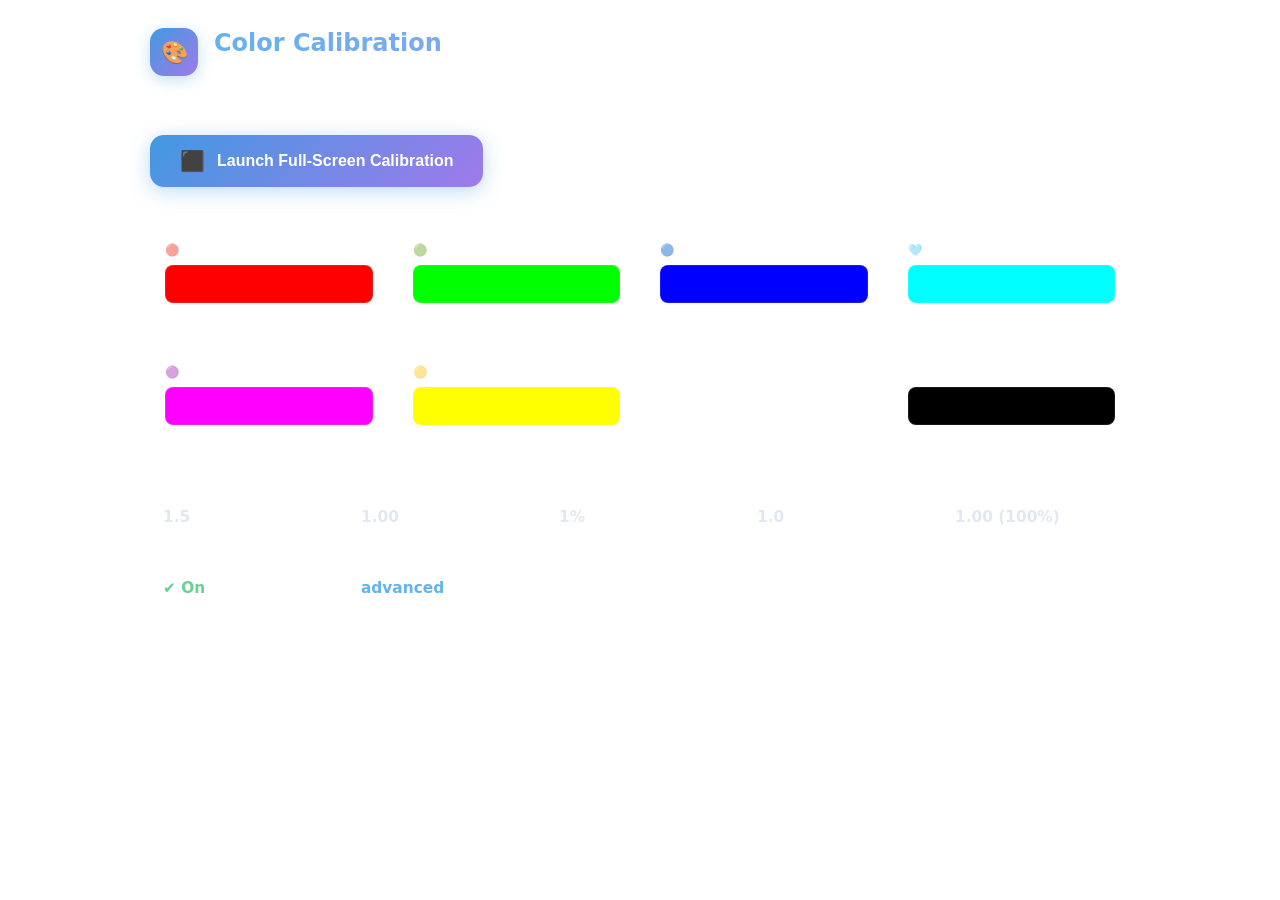
==== www/content/color_calibration.html @ 21672308 "Add Color Calibration UI and scripts Introduce a Color Calibration tool: adds a full-screen calibrat" ====
<!DOCTYPE html>
<html>
<head>
<meta charset="utf-8"/>
<style>
/* ═══════════════════════════════════════════════════════════════
   COLOR CALIBRATION  –  subpage + fullscreen overlay
═══════════════════════════════════════════════════════════════ */

/* ── Subpage ─────────────────────────────────────────────────── */
#color-cal-page {
  font-family: 'Segoe UI', system-ui, sans-serif;
  padding: 20px;
  color: #e2e8f0;
  max-width: 980px;
  margin: 0 auto;
}
.cal-header {
  display: flex; align-items: center; gap: 16px;
  margin-bottom: 28px; padding-bottom: 18px;
  border-bottom: 1px solid rgba(255,255,255,.1);
}
.cal-header-icon {
  width: 48px; height: 48px; flex-shrink: 0;
  background: linear-gradient(135deg,#4299e1,#9f7aea);
  border-radius: 14px; display: flex; align-items: center; justify-content: center;
  font-size: 22px; box-shadow: 0 4px 15px rgba(66,153,225,.3);
}
.cal-header h1 {
  font-size: 1.5rem; font-weight: 700; margin: 0;
  background: linear-gradient(135deg,#63b3ed,#b794f4);
  -webkit-background-clip: text; -webkit-text-fill-color: transparent;
}
.cal-header p { margin: 4px 0 0; font-size: .84rem; color: rgba(255,255,255,.45); }

.btn-calibrate-launch {
  display: inline-flex; align-items: center; gap: 12px;
  padding: 14px 30px;
  background: linear-gradient(135deg,#4299e1,#9f7aea);
  border: none; border-radius: 14px; color: #fff;
  font-size: 1rem; font-weight: 600; cursor: pointer;
  box-shadow: 0 4px 20px rgba(66,153,225,.35);
  transition: transform .2s, box-shadow .2s, filter .2s;
}
.btn-calibrate-launch:hover { transform: translateY(-2px); filter: brightness(1.08); }
.btn-calibrate-launch:active { transform: translateY(0); }

/* Channel grid on subpage */
.cal-channel-grid {
  display: grid;
  grid-template-columns: repeat(auto-fit, minmax(200px, 1fr));
  gap: 10px; margin-top: 28px;
}
.cal-channel-card {
  background: rgba(255,255,255,.04);
  border: 1px solid rgba(255,255,255,.08);
  border-radius: 12px; padding: 14px;
  display: flex; flex-direction: column; gap: 8px;
}
.cal-channel-card .ch-label {
  font-size: .72rem; font-weight: 700; color: rgba(255,255,255,.5);
  text-transform: uppercase; letter-spacing: .07em;
}
.cal-channel-card .ch-swatch {
  height: 36px; border-radius: 8px;
  border: 1px solid rgba(255,255,255,.1);
  transition: background .3s;
}
.cal-channel-card .ch-values {
  font-size: .74rem; font-family: monospace; color: rgba(255,255,255,.5);
}

/* Info cards row */
.cal-info-grid { display: grid; grid-template-columns: repeat(auto-fit,minmax(160px,1fr)); gap: 10px; margin-top: 16px; }
.cal-info-card { background: rgba(255,255,255,.04); border: 1px solid rgba(255,255,255,.08); border-radius: 10px; padding: 12px; }
.cal-info-card .label { font-size: .68rem; color: rgba(255,255,255,.38); text-transform: uppercase; letter-spacing: .08em; margin-bottom: 4px; }
.cal-info-card .value { font-size: .96rem; font-weight: 600; color: #e2e8f0; }
.cal-info-card .value span { color: #63b3ed; }

/* ═══════════════════════════════════════════════════════════════
   FULLSCREEN OVERLAY
═══════════════════════════════════════════════════════════════ */
#cal-fullscreen {
  display: none; position: fixed; inset: 0; z-index: 99999; background: #000;
}
#cal-fullscreen.active { display: block; }

#cal-bg-fill { position: absolute; inset: 0; transition: background-color .25s; pointer-events: none; }

/* ── COMBINED landscape container ─────────────────────────────── */
#cal-combined {
  position: absolute; z-index: 10;
  top: 50%; left: 50%; transform: translate(-50%, -50%);
  display: flex; flex-direction: row; gap: 0;
  background: rgba(13,17,25,.96);
  backdrop-filter: blur(24px);
  border: 1px solid rgba(255,255,255,.11);
  border-radius: 20px;
  box-shadow: 0 24px 80px rgba(0,0,0,.75);
  max-height: 96vh; overflow: hidden;
}
#cal-combined.collapsed { opacity: 0; pointer-events: none; }

/* ── LEFT panel  ─────────────────────────────────────────────── */
#cal-panel {
  width: 340px; min-width: 300px;
  padding: 18px 20px;
  max-height: 96vh; overflow-y: auto;
  border-right: 1px solid rgba(255,255,255,.08);
  transition: opacity .25s;
  scrollbar-width: thin; scrollbar-color: rgba(255,255,255,.1) transparent;
}
#cal-panel.collapsed { opacity: 0; pointer-events: none; }
#cal-panel::-webkit-scrollbar { width: 3px; }
#cal-panel::-webkit-scrollbar-thumb { background: rgba(255,255,255,.12); border-radius: 3px; }

.panel-drag-hint {
  text-align: center; font-size: .64rem; color: rgba(255,255,255,.18);
  margin-bottom: 10px; letter-spacing: .05em; user-select: none; cursor: grab;
}
.panel-title {
  font-size: .9rem; font-weight: 700; color: #fff;
  margin: 0 0 14px; display: flex; align-items: center; gap: 8px;
}
.panel-title-badge {
  font-size: .6rem; background: rgba(99,179,237,.15); color: #63b3ed;
  border: 1px solid rgba(99,179,237,.3); border-radius: 4px;
  padding: 2px 6px; text-transform: uppercase; letter-spacing: .07em;
}

/* ── Tabs ────────────────────────────────────────────────────── */
.panel-tabs {
  display: flex; gap: 3px; margin-bottom: 14px;
  background: rgba(255,255,255,.05); border-radius: 9px; padding: 3px;
}
.panel-tab {
  flex: 1; text-align: center; padding: 5px 4px;
  border-radius: 7px; font-size: .7rem; font-weight: 600;
  cursor: pointer; color: rgba(255,255,255,.4);
  transition: background .18s, color .18s; border: none; background: transparent;
}
.panel-tab.active { background: rgba(99,179,237,.2); color: #63b3ed; }
.tab-content { display: none; }
.tab-content.active { display: block; }

/* ═══════════════════════════════════════════════════════════════
   CHANNEL COLOUR PICKERS
═══════════════════════════════════════════════════════════════ */
.ch-picker-row {
  display: flex; align-items: center; gap: 10px;
  margin-bottom: 12px; padding: 10px 12px;
  background: rgba(255,255,255,.04);
  border: 1px solid rgba(255,255,255,.07);
  border-radius: 12px;
  transition: border-color .18s;
}
.ch-picker-row:hover { border-color: rgba(255,255,255,.13); }

.ch-picker-swatch {
  /* The native <input type=color> is hidden inside this styled div */
  width: 36px; height: 36px; border-radius: 10px;
  flex-shrink: 0; position: relative;
  border: 2px solid rgba(255,255,255,.15);
  overflow: hidden; cursor: pointer;
  transition: border-color .18s;
  box-shadow: 0 2px 8px rgba(0,0,0,.4);
}
.ch-picker-swatch:hover { border-color: rgba(255,255,255,.4); }
.ch-picker-swatch input[type=color] {
  position: absolute; inset: -4px; width: calc(100% + 8px); height: calc(100% + 8px);
  opacity: 0; cursor: pointer; padding: 0; border: none;
}

.ch-picker-info { flex: 1; min-width: 0; }
.ch-picker-name {
  font-size: .74rem; font-weight: 700; color: rgba(255,255,255,.8);
  margin-bottom: 3px; text-transform: uppercase; letter-spacing: .05em;
}
.ch-picker-rgb {
  font-size: .68rem; font-family: monospace; color: rgba(255,255,255,.38);
  white-space: nowrap; overflow: hidden; text-overflow: ellipsis;
}

/* Fine-tune RGB inputs shown on hover/click */
.ch-fine-tune {
  display: grid; grid-template-columns: 1fr 1fr 1fr; gap: 5px;
  margin-top: 6px;
}
.ch-fine-tune input[type=number] {
  width: 100%; background: rgba(255,255,255,.08);
  border: 1px solid rgba(255,255,255,.12); border-radius: 6px;
  color: #e2e8f0; font-size: .7rem; font-family: monospace;
  padding: 4px 5px; text-align: center; outline: none;
  -moz-appearance: textfield;
}
.ch-fine-tune input[type=number]::-webkit-inner-spin-button { display: none; }
.ch-fine-tune input[type=number]:focus { border-color: rgba(99,179,237,.5); }
.ch-fine-tune-label {
  font-size: .6rem; color: rgba(255,255,255,.28); text-align: center; margin-top: 2px;
}
.ch-fine-labels {
  display: grid; grid-template-columns: 1fr 1fr 1fr;
  gap: 5px; margin-top: 1px;
}
.ch-fine-labels span { font-size: .6rem; color: rgba(255,255,255,.25); text-align: center; }

/* Expand/collapse fine-tune per channel */
.ch-expand-btn {
  flex-shrink: 0; background: none; border: none; cursor: pointer;
  color: rgba(255,255,255,.25); font-size: .8rem; padding: 4px;
  border-radius: 6px; transition: color .15s, background .15s;
  line-height: 1;
}
.ch-expand-btn:hover { color: rgba(255,255,255,.7); background: rgba(255,255,255,.08); }

.ch-fine-wrap { display: none; padding: 8px 0 2px; }
.ch-fine-wrap.open { display: block; }

/* ── Scalar sliders  (gamma, brightness etc.) ─────────────────── */
.slider-group { margin-bottom: 12px; }
.slider-header {
  display: flex; justify-content: space-between; align-items: center; margin-bottom: 5px;
}
.slider-header label {
  font-size: .75rem; font-weight: 600; color: rgba(255,255,255,.7);
  display: flex; align-items: center; gap: 5px;
}
.slider-value-box {
  font-size: .73rem; font-family: monospace;
  background: rgba(255,255,255,.08); border: 1px solid rgba(255,255,255,.12);
  border-radius: 5px; padding: 2px 7px; color: #e2e8f0;
  width: 58px; text-align: center; outline: none;
}
.slider-value-box:focus { border-color: rgba(99,179,237,.5); }

input[type=range].cal-slider {
  -webkit-appearance: none; width: 100%; height: 5px;
  border-radius: 3px; outline: none; cursor: pointer; transition: height .12s;
}
input[type=range].cal-slider:hover { height: 7px; }
input[type=range].cal-slider::-webkit-slider-thumb {
  -webkit-appearance: none; width: 15px; height: 15px;
  border-radius: 50%; background: #fff; cursor: pointer;
  box-shadow: 0 2px 6px rgba(0,0,0,.6); border: 2px solid rgba(255,255,255,.2);
}
.slider-gamma      { background: linear-gradient(to right,#1a1030,#b794f4); }
.slider-brightness { background: linear-gradient(to right,#222,#fff); }
.slider-backlight  { background: linear-gradient(to right,#000,#f6ad55); }
.slider-saturation { background: linear-gradient(to right,#444,#ff6bc8); }
.slider-luminance  { background: linear-gradient(to right,#111,#ffd700); }
.slider-power      { background: linear-gradient(to right,#1a0a00,#f97316); }
.slider-hint { font-size: .62rem; color: rgba(255,255,255,.22); margin-top: 2px; font-style: italic; }

/* Checkbox row */
.chk-row { display: flex; gap: 14px; flex-wrap: wrap; margin-top: 6px; }
.chk-row label {
  font-size: .76rem; color: rgba(255,255,255,.6);
  display: flex; align-items: center; gap: 6px; cursor: pointer;
}
.chk-row input[type=checkbox] { width: 14px; height: 14px; accent-color: #63b3ed; cursor: pointer; }

.panel-divider { height: 1px; background: rgba(255,255,255,.07); margin: 12px 0; }

/* ── Action buttons ──────────────────────────────────────────── */
.panel-actions { display: flex; gap: 6px; margin-top: 12px; }
.btn-cal {
  flex: 1; padding: 9px 6px; border-radius: 9px;
  font-size: .75rem; font-weight: 700; border: none; cursor: pointer;
  display: flex; align-items: center; justify-content: center; gap: 4px;
  transition: filter .18s, transform .15s;
}
.btn-cal:hover { filter: brightness(1.14); transform: translateY(-1px); }
.btn-cal-save  { background: linear-gradient(135deg,#48bb78,#38a169); color: #fff; }
.btn-cal-reset { background: rgba(255,255,255,.1); color: rgba(255,255,255,.65); }
.btn-cal-exit  { background: rgba(229,62,62,.18); color: #fc8181; border: 1px solid rgba(229,62,62,.3); }

/* ── Realtime badge ──────────────────────────────────────────── */
.realtime-badge {
  display: flex; align-items: center; gap: 5px;
  font-size: .66rem; color: rgba(72,187,120,.8);
  margin-bottom: 12px;
}
.realtime-dot {
  width: 6px; height: 6px; background: #48bb78;
  border-radius: 50%;
  box-shadow: 0 0 6px #48bb78;
  animation: pulse-dot 1.8s ease-in-out infinite;
}
@keyframes pulse-dot {
  0%,100% { opacity: 1; box-shadow: 0 0 6px #48bb78; }
  50%      { opacity: .5; box-shadow: 0 0 2px #48bb78; }
}

/* ═══════════════════════════════════════════════════════════════
   TOP-RIGHT: colour wheel (preview background only)
═══════════════════════════════════════════════════════════════ */
#cal-wheel-panel {
  width: 240px; min-width: 220px;
  padding: 14px 16px 12px;
  display: flex; flex-direction: column; align-items: center;
  transition: opacity .25s;
  overflow-y: auto;
}
#cal-wheel-panel.collapsed { opacity: 0; pointer-events: none; }

.wheel-title {
  font-size: .74rem; font-weight: 700; color: rgba(255,255,255,.55);
  text-transform: uppercase; letter-spacing: .07em;
  margin-bottom: 10px; text-align: center; cursor: grab; user-select: none;
}
.wheel-subtitle {
  font-size: .64rem; color: rgba(255,255,255,.25); text-align: center;
  margin-bottom: 8px; font-style: italic;
}

.wheel-canvas-wrap {
  position: relative; display: block; margin: 0 auto;
  width: 180px; height: 180px; border-radius: 50%;
  box-shadow: 0 0 0 2px rgba(255,255,255,.08), 0 6px 24px rgba(0,0,0,.5);
}
#color-wheel-canvas {
  display: block; border-radius: 50%;
  cursor: crosshair; touch-action: none;
  width: 180px; height: 180px;
}
#wheel-marker {
  position: absolute; width: 14px; height: 14px; border-radius: 50%;
  border: 2.5px solid #fff;
  box-shadow: 0 0 0 1.5px rgba(0,0,0,.7), 0 2px 6px rgba(0,0,0,.8);
  pointer-events: none; background: transparent;
  top: 83px; left: 83px;
}

.wheel-brightness-row {
  display: flex; align-items: center; gap: 7px; margin-top: 10px;
}
.wheel-brightness-row label { font-size: .7rem; color: rgba(255,255,255,.4); flex-shrink: 0; }
#wheel-brightness-val { font-size: .7rem; font-family: monospace; color: rgba(255,255,255,.5); width: 32px; text-align: right; flex-shrink: 0; }

.bg-swatch-row { display: flex; align-items: center; gap: 8px; margin-top: 9px; }
#bg-swatch { flex: 1; height: 26px; border-radius: 7px; border: 1px solid rgba(255,255,255,.1); transition: background .25s; }
#bg-swatch-hex { font-size: .67rem; font-family: monospace; color: rgba(255,255,255,.38); white-space: nowrap; }

.quick-colors { display: flex; gap: 5px; flex-wrap: wrap; margin-top: 9px; justify-content: center; }
.quick-color-btn {
  width: 20px; height: 20px; border-radius: 5px;
  border: 2px solid transparent; cursor: pointer;
  transition: transform .13s, border-color .13s;
}
.quick-color-btn:hover  { transform: scale(1.22); }
.quick-color-btn.active { border-color: #fff; box-shadow: 0 0 0 1px rgba(255,255,255,.3); }

/* ── Advanced channels toggle ────────────────────────────────── */
.btn-advanced-channels {
  display: flex; align-items: center; gap: 6px;
  width: 100%; padding: 7px 10px; margin-bottom: 6px;
  background: rgba(255,255,255,.06); border: 1px solid rgba(255,255,255,.1);
  border-radius: 9px; color: rgba(255,255,255,.45); font-size: .7rem; font-weight: 600;
  cursor: pointer; transition: background .18s, color .18s;
  text-transform: uppercase; letter-spacing: .05em;
}
.btn-advanced-channels:hover { background: rgba(255,255,255,.1); color: rgba(255,255,255,.7); }
.btn-advanced-channels .adv-arrow { transition: transform .18s; }
.btn-advanced-channels.open .adv-arrow { transform: rotate(90deg); }
.ch-advanced { display: none; }

/* ── Toggle + hints ──────────────────────────────────────────── */
#btn-toggle-panel {
  position: absolute; bottom: 18px; right: 18px; z-index: 20;
  background: rgba(13,17,25,.85); border: 1px solid rgba(255,255,255,.13);
  border-radius: 50%; width: 42px; height: 42px;
  display: flex; align-items: center; justify-content: center;
  cursor: pointer; font-size: 17px;
  transition: transform .18s, background .18s; backdrop-filter: blur(10px);
}
#btn-toggle-panel:hover { background: rgba(99,179,237,.2); transform: scale(1.1); }

.shortcuts-hint {
  position: absolute; bottom: 68px; right: 22px; z-index: 5;
  font-size: .6rem; color: rgba(255,255,255,.2);
  text-align: right; line-height: 1.9; pointer-events: none;
}
.shortcuts-hint kbd {
  background: rgba(255,255,255,.08); border: 1px solid rgba(255,255,255,.14);
  border-radius: 3px; padding: 1px 4px; font-size: .58rem;
}

/* ── Toast ───────────────────────────────────────────────────── */
#cal-toast {
  position: absolute; top: 16px; left: 50%;
  transform: translateX(-50%) translateY(-70px);
  color: #fff; padding: 8px 20px; border-radius: 10px;
  font-size: .82rem; font-weight: 600; z-index: 20;
  transition: transform .3s; pointer-events: none; backdrop-filter: blur(10px);
}
#cal-toast.show { transform: translateX(-50%) translateY(0); }
</style>
</head>
<body>

<!-- ═══════════════════════════════════════════════════════════════
     SUBPAGE
═══════════════════════════════════════════════════════════════ -->
<div id="color-cal-page">

  <div class="cal-header">
    <div class="cal-header-icon">🎨</div>
    <div>
      <h1>Color Calibration</h1>
      <p>Set per-channel RGB output values, gamma, brightness and gain. Changes apply <strong>in real time</strong> to HyperHDR.</p>
    </div>
  </div>

  <div style="display:flex;gap:16px;align-items:center;flex-wrap:wrap;">
    <button class="btn-calibrate-launch" id="btn_launch_calibration">
      <span style="font-size:20px;">⬛</span>
      Launch Full-Screen Calibration
    </button>
    <div style="font-size:.8rem;color:rgba(255,255,255,.28);max-width:300px;line-height:1.5;">
      Opens a solid-colour test field. Use the <strong>colour wheel</strong> (top-right) to pick the preview colour.
      All calibration changes apply to HyperHDR in real time — click <strong>Save</strong> to persist.
    </div>
  </div>

  <!-- Per-channel swatch grid  (populated by JS) -->
  <div class="cal-channel-grid" id="cal-channel-grid"></div>

    <div class="cal-info-grid" style="margin-top:16px;">
    <div class="cal-info-card"><div class="label">Gamma</div><div class="value" id="info-gamma">1.5</div></div>
    <div class="cal-info-card"><div class="label">Brightness</div><div class="value" id="info-lum">0.10</div></div>
    <div class="cal-info-card"><div class="label">Min Backlight</div><div class="value" id="info-bl">1</div></div>
    <div class="cal-info-card"><div class="label">Saturation Gain</div><div class="value" id="info-sat">2.0</div></div>
    <div class="cal-info-card"><div class="label">Power Limit</div><div class="value" id="info-power">1.00</div></div>
    <div class="cal-info-card"><div class="label">Backlight Colored</div><div class="value" id="info-blc" style="color:#68d391;">✔ On</div></div>
    <div class="cal-info-card"><div class="label">Mapping Type</div><div class="value"><span>advanced</span></div></div>
  </div>

</div><!-- /#color-cal-page -->


<!-- ═══════════════════════════════════════════════════════════════
     FULLSCREEN OVERLAY
═══════════════════════════════════════════════════════════════ -->
<div id="cal-fullscreen">
  <div id="cal-bg-fill"></div>
  <div id="cal-toast">Applied ✓</div>
  <div class="shortcuts-hint">
    <div><kbd>T</kbd> toggle panels</div>
    <div><kbd>Esc</kbd> exit</div>
  </div>
  <div id="btn-toggle-panel" title="Toggle panels (T)">⚙️</div>

  <!-- ╔══════════════════════════════════════════════════════╗
       ║  COMBINED landscape container: calibration + preview ║
       ╚══════════════════════════════════════════════════════╝ -->
  <div id="cal-combined">

  <!-- ╔══════════════════════════════════════╗
       ║  LEFT  –  calibration values panel  ║
       ╚══════════════════════════════════════╝ -->
  <div id="cal-panel">
    <div class="panel-drag-hint">⠿ drag to move</div>
    <div class="panel-title">
      ⚙️ Channel Calibration
      <span class="panel-title-badge">HyperHDR</span>
    </div>

    <!-- Realtime indicator -->
    <div class="realtime-badge">
      <div class="realtime-dot"></div>
      Changes apply in real time
    </div>

    <div class="panel-tabs">
      <button class="panel-tab active" data-tab="channels">Channels</button>
      <button class="panel-tab"        data-tab="processing">Processing</button>
      <button class="panel-tab"        data-tab="advanced">Advanced</button>
    </div>

    <!-- ── TAB: Channels ── -->
    <div class="tab-content active" id="tab-channels">
      <!-- populated by JS: one .ch-picker-row per channel -->
      <div id="channel-pickers"></div>
      <button class="btn-advanced-channels" id="btn-advanced-channels">
        <span class="adv-arrow">▶</span> Advanced Channels
      </button>
      <div class="ch-advanced" id="ch-advanced-section">
        <!-- populated by JS for cyan, magenta, yellow, white, black -->
        <div id="channel-pickers-advanced"></div>
      </div>
      <div class="chk-row" style="margin-top:10px;">
        <label><input type="checkbox" id="chk_classic_config"> RGB only</label>
      </div>
    </div>

    <!-- ── TAB: Processing ── -->
    <div class="tab-content" id="tab-processing">
      <div class="slider-group">
        <div class="slider-header">
          <label>〰️ Gamma</label>
          <input class="slider-value-box" id="val_gamma_out" type="number" min="0.1" max="4.0" step="0.1" value="1.5">
        </div>
        <input type="range" class="cal-slider slider-gamma" id="sl_gamma" min="1" max="40" value="15">
        <div class="slider-hint">0.1 – 4.0 · affects the gamma curve of all channels</div>
      </div>
      <div class="slider-group">
        <div class="slider-header">
          <label>🔆 Minimum Backlight</label>
          <input class="slider-value-box" id="val_bl_out" type="number" min="0" max="100" value="1">
        </div>
        <input type="range" class="cal-slider slider-backlight" id="sl_bl" min="0" max="100" value="1">
        <div class="slider-hint">backlightThreshold – minimum LED brightness</div>
      </div>
      <div class="chk-row">
        <label><input type="checkbox" id="chk_backlight_colored" checked> Colored Backlight</label>
      </div>
    </div>

    <!-- ── TAB: Advanced ── -->
    <div class="tab-content" id="tab-advanced">
      <div class="slider-group">
        <div class="slider-header">
          <label>💧 Saturation Gain</label>
          <input class="slider-value-box" id="val_sat_out" type="number" min="0" max="4" step="0.1" value="2.0">
        </div>
        <input type="range" class="cal-slider slider-saturation" id="sl_sat" min="0" max="40" value="20">
      </div>
      <div class="slider-group">
        <div class="slider-header">
          <label>☀️ Brightness</label>
          <input class="slider-value-box" id="val_lum_out" type="number" min="0" max="2" step="0.01" value="0.10">
        </div>
        <input type="range" class="cal-slider slider-luminance" id="sl_lum" min="0" max="200" value="10">
      </div>
      <div class="slider-group">
        <div class="slider-header">
          <label>⚡ Power Limit</label>
          <input class="slider-value-box" id="val_power_out" type="number" min="0" max="1" step="0.01" value="1.00">
        </div>
        <input type="range" class="cal-slider slider-power" id="sl_power" min="0" max="100" value="100">
      </div>

      <div class="panel-divider"></div>
    </div>

    <div class="panel-divider"></div>
    <div class="panel-actions">
      <button class="btn-cal btn-cal-save"  id="btn_cal_save">💾 Save &amp; Apply</button>
      <button class="btn-cal btn-cal-reset" id="btn_cal_reset">↺ Reset</button>
      <button class="btn-cal btn-cal-exit"  id="btn_cal_exit">✕ Exit</button>
    </div>
  </div><!-- /#cal-panel -->


  <!-- ╔════════════════════════════════╗
       ║  TOP-RIGHT  –  preview colour ║
       ╚════════════════════════════════╝ -->
  <div id="cal-wheel-panel">
    <div class="wheel-title">Preview Colour</div>
    <div class="wheel-subtitle">Does not affect HyperHDR values</div>

    <div class="wheel-canvas-wrap">
      <canvas id="color-wheel-canvas" width="180" height="180"></canvas>
      <div id="wheel-marker"></div>
    </div>

    <div class="wheel-brightness-row">
      <label>☀️</label>
      <input type="range" class="cal-slider slider-brightness" id="wheel-brightness-slider" min="0" max="100" value="100" style="flex:1;">
      <span id="wheel-brightness-val">100%</span>
    </div>

    <div class="bg-swatch-row">
      <div id="bg-swatch" style="background:#fff;"></div>
      <span id="bg-swatch-hex">#FFFFFF</span>
    </div>

    <div class="quick-colors">
      <div class="quick-color-btn active" data-r="255" data-g="255" data-b="255" style="background:#fff;" title="White"></div>
      <div class="quick-color-btn"        data-r="255" data-g="0"   data-b="0"   style="background:#f00;" title="Red"></div>
      <div class="quick-color-btn"        data-r="0"   data-g="255" data-b="0"   style="background:#0f0;" title="Green"></div>
      <div class="quick-color-btn"        data-r="0"   data-g="0"   data-b="255" style="background:#00f;" title="Blue"></div>
      <div class="quick-color-btn"        data-r="0"   data-g="0"   data-b="0"   style="background:#111;border-color:rgba(255,255,255,.2);" title="Black"></div>
      <div class="quick-color-btn"        data-r="128" data-g="128" data-b="128" style="background:#808080;" title="50% Gray"></div>
      <div class="quick-color-btn"        data-r="255" data-g="255" data-b="0"   style="background:#ff0;" title="Yellow"></div>
      <div class="quick-color-btn"        data-r="0"   data-g="255" data-b="255" style="background:#0ff;" title="Cyan"></div>
      <div class="quick-color-btn"        data-r="255" data-g="0"   data-b="255" style="background:#f0f;" title="Magenta"></div>
    </div>
  </div><!-- /#cal-wheel-panel -->

  </div><!-- /#cal-combined -->

</div><!-- /#cal-fullscreen -->

<script src="../js/color_calibration.js"></script>
</body>
</html>
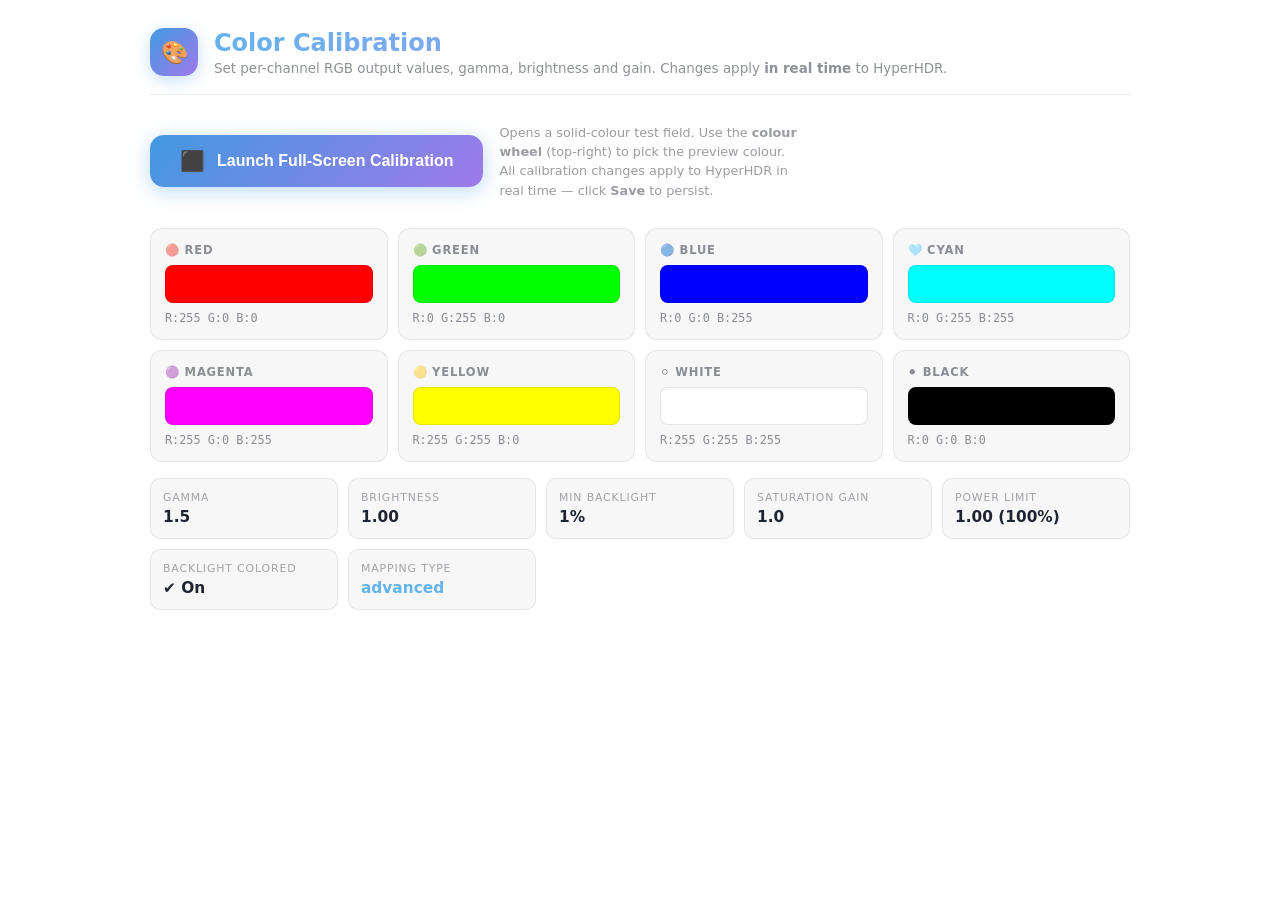
==== commit 201cdb56: "Move UI to separate hyperhdr-ui process Extract the Qt WebEngine-based UI into a separate hyperhdr-u" ====
--- a/www/content/color_calibration.html
+++ b/www/content/color_calibration.html
@@ -4,21 +4,17 @@
 <meta charset="utf-8"/>
 <style>
 /* ═══════════════════════════════════════════════════════════════
-   COLOR CALIBRATION  –  subpage + fullscreen overlay
+   COLOR CALIBRATION  –  structural (shared, mode-agnostic)
 ═══════════════════════════════════════════════════════════════ */
 
 /* ── Subpage ─────────────────────────────────────────────────── */
 #color-cal-page {
   font-family: 'Segoe UI', system-ui, sans-serif;
-  padding: 20px;
-  color: #e2e8f0;
-  max-width: 980px;
-  margin: 0 auto;
+  padding: 20px; max-width: 980px; margin: 0 auto;
 }
 .cal-header {
   display: flex; align-items: center; gap: 16px;
   margin-bottom: 28px; padding-bottom: 18px;
-  border-bottom: 1px solid rgba(255,255,255,.1);
 }
 .cal-header-icon {
   width: 48px; height: 48px; flex-shrink: 0;
@@ -31,8 +27,6 @@
   background: linear-gradient(135deg,#63b3ed,#b794f4);
   -webkit-background-clip: text; -webkit-text-fill-color: transparent;
 }
-.cal-header p { margin: 4px 0 0; font-size: .84rem; color: rgba(255,255,255,.45); }
-
 .btn-calibrate-launch {
   display: inline-flex; align-items: center; gap: 12px;
   padding: 14px 30px;
@@ -45,81 +39,64 @@
 .btn-calibrate-launch:hover { transform: translateY(-2px); filter: brightness(1.08); }
 .btn-calibrate-launch:active { transform: translateY(0); }
 
-/* Channel grid on subpage */
 .cal-channel-grid {
-  display: grid;
-  grid-template-columns: repeat(auto-fit, minmax(200px, 1fr));
+  display: grid; grid-template-columns: repeat(auto-fit, minmax(200px, 1fr));
   gap: 10px; margin-top: 28px;
 }
 .cal-channel-card {
-  background: rgba(255,255,255,.04);
-  border: 1px solid rgba(255,255,255,.08);
   border-radius: 12px; padding: 14px;
   display: flex; flex-direction: column; gap: 8px;
 }
 .cal-channel-card .ch-label {
-  font-size: .72rem; font-weight: 700; color: rgba(255,255,255,.5);
+  font-size: .72rem; font-weight: 700;
   text-transform: uppercase; letter-spacing: .07em;
 }
 .cal-channel-card .ch-swatch {
-  height: 36px; border-radius: 8px;
-  border: 1px solid rgba(255,255,255,.1);
-  transition: background .3s;
-}
-.cal-channel-card .ch-values {
-  font-size: .74rem; font-family: monospace; color: rgba(255,255,255,.5);
-}
-
-/* Info cards row */
+  height: 36px; border-radius: 8px; transition: background .3s;
+}
+.cal-channel-card .ch-values { font-size: .74rem; font-family: monospace; }
+
 .cal-info-grid { display: grid; grid-template-columns: repeat(auto-fit,minmax(160px,1fr)); gap: 10px; margin-top: 16px; }
-.cal-info-card { background: rgba(255,255,255,.04); border: 1px solid rgba(255,255,255,.08); border-radius: 10px; padding: 12px; }
-.cal-info-card .label { font-size: .68rem; color: rgba(255,255,255,.38); text-transform: uppercase; letter-spacing: .08em; margin-bottom: 4px; }
-.cal-info-card .value { font-size: .96rem; font-weight: 600; color: #e2e8f0; }
+.cal-info-card { border-radius: 10px; padding: 12px; }
+.cal-info-card .label { font-size: .68rem; text-transform: uppercase; letter-spacing: .08em; margin-bottom: 4px; }
+.cal-info-card .value { font-size: .96rem; font-weight: 600; }
 .cal-info-card .value span { color: #63b3ed; }
 
-/* ═══════════════════════════════════════════════════════════════
-   FULLSCREEN OVERLAY
-═══════════════════════════════════════════════════════════════ */
-#cal-fullscreen {
-  display: none; position: fixed; inset: 0; z-index: 99999; background: #000;
-}
+.cal-header p { margin: 4px 0 0; font-size: .84rem; }
+.cal-launch-hint { font-size: .8rem; max-width: 300px; line-height: 1.5; }
+body.dark-mode .cal-launch-hint { color: rgba(255,255,255,.28); }
+body:not(.dark-mode) .cal-launch-hint { color: rgba(30,36,48,.45); }
+body.dark-mode .info-blc-val { color: #68d391; }
+body:not(.dark-mode) .info-blc-val { color: #276749; }
+#cal-fullscreen { display: none; position: fixed; inset: 0; z-index: 99999; background: #000; }
 #cal-fullscreen.active { display: block; }
-
 #cal-bg-fill { position: absolute; inset: 0; transition: background-color .25s; pointer-events: none; }
 
-/* ── COMBINED landscape container ─────────────────────────────── */
 #cal-combined {
   position: absolute; z-index: 10;
   top: 50%; left: 50%; transform: translate(-50%, -50%);
   display: flex; flex-direction: row; gap: 0;
-  background: rgba(13,17,25,.96);
   backdrop-filter: blur(24px);
-  border: 1px solid rgba(255,255,255,.11);
   border-radius: 20px;
   box-shadow: 0 24px 80px rgba(0,0,0,.75);
   max-height: 96vh; overflow: hidden;
 }
 #cal-combined.collapsed { opacity: 0; pointer-events: none; }
 
-/* ── LEFT panel  ─────────────────────────────────────────────── */
 #cal-panel {
-  width: 340px; min-width: 300px;
-  padding: 18px 20px;
+  width: 340px; min-width: 300px; padding: 18px 20px;
   max-height: 96vh; overflow-y: auto;
-  border-right: 1px solid rgba(255,255,255,.08);
-  transition: opacity .25s;
-  scrollbar-width: thin; scrollbar-color: rgba(255,255,255,.1) transparent;
+  transition: opacity .25s; scrollbar-width: thin;
 }
 #cal-panel.collapsed { opacity: 0; pointer-events: none; }
 #cal-panel::-webkit-scrollbar { width: 3px; }
-#cal-panel::-webkit-scrollbar-thumb { background: rgba(255,255,255,.12); border-radius: 3px; }
 
 .panel-drag-hint {
-  text-align: center; font-size: .64rem; color: rgba(255,255,255,.18);
+  text-align: center; font-size: .64rem;
   margin-bottom: 10px; letter-spacing: .05em; user-select: none; cursor: grab;
 }
 .panel-title {
-  font-size: .9rem; font-weight: 700; color: #fff;
+  font-size: .9rem; font-weight: 700;
   margin: 0 0 14px; display: flex; align-items: center; gap: 8px;
 }
 .panel-title-badge {
@@ -128,110 +105,65 @@
   padding: 2px 6px; text-transform: uppercase; letter-spacing: .07em;
 }
 
-/* ── Tabs ────────────────────────────────────────────────────── */
-.panel-tabs {
-  display: flex; gap: 3px; margin-bottom: 14px;
-  background: rgba(255,255,255,.05); border-radius: 9px; padding: 3px;
-}
+.panel-tabs { display: flex; gap: 3px; margin-bottom: 14px; border-radius: 9px; padding: 3px; }
 .panel-tab {
   flex: 1; text-align: center; padding: 5px 4px;
   border-radius: 7px; font-size: .7rem; font-weight: 600;
-  cursor: pointer; color: rgba(255,255,255,.4);
-  transition: background .18s, color .18s; border: none; background: transparent;
+  cursor: pointer; transition: background .18s, color .18s; border: none; background: transparent;
 }
 .panel-tab.active { background: rgba(99,179,237,.2); color: #63b3ed; }
 .tab-content { display: none; }
 .tab-content.active { display: block; }
 
-/* ═══════════════════════════════════════════════════════════════
-   CHANNEL COLOUR PICKERS
-═══════════════════════════════════════════════════════════════ */
 .ch-picker-row {
   display: flex; align-items: center; gap: 10px;
   margin-bottom: 12px; padding: 10px 12px;
-  background: rgba(255,255,255,.04);
-  border: 1px solid rgba(255,255,255,.07);
-  border-radius: 12px;
-  transition: border-color .18s;
-}
-.ch-picker-row:hover { border-color: rgba(255,255,255,.13); }
-
+  border-radius: 12px; transition: border-color .18s;
+}
 .ch-picker-swatch {
-  /* The native <input type=color> is hidden inside this styled div */
   width: 36px; height: 36px; border-radius: 10px;
   flex-shrink: 0; position: relative;
-  border: 2px solid rgba(255,255,255,.15);
   overflow: hidden; cursor: pointer;
   transition: border-color .18s;
   box-shadow: 0 2px 8px rgba(0,0,0,.4);
 }
-.ch-picker-swatch:hover { border-color: rgba(255,255,255,.4); }
-.ch-picker-swatch input[type=color] {
-  position: absolute; inset: -4px; width: calc(100% + 8px); height: calc(100% + 8px);
-  opacity: 0; cursor: pointer; padding: 0; border: none;
-}
-
 .ch-picker-info { flex: 1; min-width: 0; }
 .ch-picker-name {
-  font-size: .74rem; font-weight: 700; color: rgba(255,255,255,.8);
+  font-size: .74rem; font-weight: 700;
   margin-bottom: 3px; text-transform: uppercase; letter-spacing: .05em;
 }
 .ch-picker-rgb {
-  font-size: .68rem; font-family: monospace; color: rgba(255,255,255,.38);
+  font-size: .68rem; font-family: monospace;
   white-space: nowrap; overflow: hidden; text-overflow: ellipsis;
 }
-
-/* Fine-tune RGB inputs shown on hover/click */
-.ch-fine-tune {
-  display: grid; grid-template-columns: 1fr 1fr 1fr; gap: 5px;
-  margin-top: 6px;
-}
+.ch-fine-tune { display: grid; grid-template-columns: 1fr 1fr 1fr; gap: 5px; margin-top: 6px; }
 .ch-fine-tune input[type=number] {
-  width: 100%; background: rgba(255,255,255,.08);
-  border: 1px solid rgba(255,255,255,.12); border-radius: 6px;
-  color: #e2e8f0; font-size: .7rem; font-family: monospace;
+  width: 100%; border-radius: 6px;
+  font-size: .7rem; font-family: monospace;
   padding: 4px 5px; text-align: center; outline: none;
   -moz-appearance: textfield;
 }
 .ch-fine-tune input[type=number]::-webkit-inner-spin-button { display: none; }
-.ch-fine-tune input[type=number]:focus { border-color: rgba(99,179,237,.5); }
-.ch-fine-tune-label {
-  font-size: .6rem; color: rgba(255,255,255,.28); text-align: center; margin-top: 2px;
-}
-.ch-fine-labels {
-  display: grid; grid-template-columns: 1fr 1fr 1fr;
-  gap: 5px; margin-top: 1px;
-}
-.ch-fine-labels span { font-size: .6rem; color: rgba(255,255,255,.25); text-align: center; }
-
-/* Expand/collapse fine-tune per channel */
+.ch-fine-tune-label { font-size: .6rem; text-align: center; margin-top: 2px; }
+.ch-fine-labels { display: grid; grid-template-columns: 1fr 1fr 1fr; gap: 5px; margin-top: 1px; }
+.ch-fine-labels span { font-size: .6rem; text-align: center; }
+
 .ch-expand-btn {
   flex-shrink: 0; background: none; border: none; cursor: pointer;
-  color: rgba(255,255,255,.25); font-size: .8rem; padding: 4px;
-  border-radius: 6px; transition: color .15s, background .15s;
-  line-height: 1;
-}
-.ch-expand-btn:hover { color: rgba(255,255,255,.7); background: rgba(255,255,255,.08); }
-
+  font-size: .8rem; padding: 4px; border-radius: 6px;
+  transition: color .15s, background .15s; line-height: 1;
+}
 .ch-fine-wrap { display: none; padding: 8px 0 2px; }
 .ch-fine-wrap.open { display: block; }
 
-/* ── Scalar sliders  (gamma, brightness etc.) ─────────────────── */
 .slider-group { margin-bottom: 12px; }
-.slider-header {
-  display: flex; justify-content: space-between; align-items: center; margin-bottom: 5px;
-}
-.slider-header label {
-  font-size: .75rem; font-weight: 600; color: rgba(255,255,255,.7);
-  display: flex; align-items: center; gap: 5px;
-}
+.slider-header { display: flex; justify-content: space-between; align-items: center; margin-bottom: 5px; }
+.slider-header label { font-size: .75rem; font-weight: 600; display: flex; align-items: center; gap: 5px; }
 .slider-value-box {
   font-size: .73rem; font-family: monospace;
-  background: rgba(255,255,255,.08); border: 1px solid rgba(255,255,255,.12);
-  border-radius: 5px; padding: 2px 7px; color: #e2e8f0;
+  border-radius: 5px; padding: 2px 7px;
   width: 58px; text-align: center; outline: none;
 }
-.slider-value-box:focus { border-color: rgba(99,179,237,.5); }
 
 input[type=range].cal-slider {
   -webkit-appearance: none; width: 100%; height: 5px;
@@ -244,24 +176,18 @@
   box-shadow: 0 2px 6px rgba(0,0,0,.6); border: 2px solid rgba(255,255,255,.2);
 }
 .slider-gamma      { background: linear-gradient(to right,#1a1030,#b794f4); }
-.slider-brightness { background: linear-gradient(to right,#222,#fff); }
-.slider-backlight  { background: linear-gradient(to right,#000,#f6ad55); }
-.slider-saturation { background: linear-gradient(to right,#444,#ff6bc8); }
-.slider-luminance  { background: linear-gradient(to right,#111,#ffd700); }
-.slider-power      { background: linear-gradient(to right,#1a0a00,#f97316); }
-.slider-hint { font-size: .62rem; color: rgba(255,255,255,.22); margin-top: 2px; font-style: italic; }
-
-/* Checkbox row */
+.slider-brightness { background: linear-gradient(to right,#bbb,#fff); }
+.slider-backlight  { background: linear-gradient(to right,#888,#f6ad55); }
+.slider-saturation { background: linear-gradient(to right,#aaa,#ff6bc8); }
+.slider-luminance  { background: linear-gradient(to right,#999,#ffd700); }
+.slider-power      { background: linear-gradient(to right,#999,#f97316); }
+
 .chk-row { display: flex; gap: 14px; flex-wrap: wrap; margin-top: 6px; }
-.chk-row label {
-  font-size: .76rem; color: rgba(255,255,255,.6);
-  display: flex; align-items: center; gap: 6px; cursor: pointer;
-}
+.chk-row label { font-size: .76rem; display: flex; align-items: center; gap: 6px; cursor: pointer; }
 .chk-row input[type=checkbox] { width: 14px; height: 14px; accent-color: #63b3ed; cursor: pointer; }
 
-.panel-divider { height: 1px; background: rgba(255,255,255,.07); margin: 12px 0; }
-
-/* ── Action buttons ──────────────────────────────────────────── */
+.panel-divider { height: 1px; margin: 12px 0; }
+
 .panel-actions { display: flex; gap: 6px; margin-top: 12px; }
 .btn-cal {
   flex: 1; padding: 9px 6px; border-radius: 9px;
@@ -270,20 +196,12 @@
   transition: filter .18s, transform .15s;
 }
 .btn-cal:hover { filter: brightness(1.14); transform: translateY(-1px); }
-.btn-cal-save  { background: linear-gradient(135deg,#48bb78,#38a169); color: #fff; }
-.btn-cal-reset { background: rgba(255,255,255,.1); color: rgba(255,255,255,.65); }
-.btn-cal-exit  { background: rgba(229,62,62,.18); color: #fc8181; border: 1px solid rgba(229,62,62,.3); }
-
-/* ── Realtime badge ──────────────────────────────────────────── */
-.realtime-badge {
-  display: flex; align-items: center; gap: 5px;
-  font-size: .66rem; color: rgba(72,187,120,.8);
-  margin-bottom: 12px;
-}
+.btn-cal-save { background: linear-gradient(135deg,#48bb78,#38a169); color: #fff; }
+
+.realtime-badge { display: flex; align-items: center; gap: 5px; font-size: .66rem; color: rgba(72,187,120,.8); margin-bottom: 12px; }
 .realtime-dot {
   width: 6px; height: 6px; background: #48bb78;
-  border-radius: 50%;
-  box-shadow: 0 0 6px #48bb78;
+  border-radius: 50%; box-shadow: 0 0 6px #48bb78;
   animation: pulse-dot 1.8s ease-in-out infinite;
 }
 @keyframes pulse-dot {
@@ -291,38 +209,25 @@
   50%      { opacity: .5; box-shadow: 0 0 2px #48bb78; }
 }
 
-/* ═══════════════════════════════════════════════════════════════
-   TOP-RIGHT: colour wheel (preview background only)
-═══════════════════════════════════════════════════════════════ */
 #cal-wheel-panel {
-  width: 240px; min-width: 220px;
-  padding: 14px 16px 12px;
+  width: 240px; min-width: 220px; padding: 14px 16px 12px;
   display: flex; flex-direction: column; align-items: center;
-  transition: opacity .25s;
-  overflow-y: auto;
+  transition: opacity .25s; overflow-y: auto;
 }
 #cal-wheel-panel.collapsed { opacity: 0; pointer-events: none; }
 
 .wheel-title {
-  font-size: .74rem; font-weight: 700; color: rgba(255,255,255,.55);
+  font-size: .74rem; font-weight: 700;
   text-transform: uppercase; letter-spacing: .07em;
   margin-bottom: 10px; text-align: center; cursor: grab; user-select: none;
 }
-.wheel-subtitle {
-  font-size: .64rem; color: rgba(255,255,255,.25); text-align: center;
-  margin-bottom: 8px; font-style: italic;
-}
+.wheel-subtitle { font-size: .64rem; text-align: center; margin-bottom: 8px; font-style: italic; }
 
 .wheel-canvas-wrap {
   position: relative; display: block; margin: 0 auto;
   width: 180px; height: 180px; border-radius: 50%;
-  box-shadow: 0 0 0 2px rgba(255,255,255,.08), 0 6px 24px rgba(0,0,0,.5);
-}
-#color-wheel-canvas {
-  display: block; border-radius: 50%;
-  cursor: crosshair; touch-action: none;
-  width: 180px; height: 180px;
-}
+}
+#color-wheel-canvas { display: block; border-radius: 50%; cursor: crosshair; touch-action: none; width: 180px; height: 180px; }
 #wheel-marker {
   position: absolute; width: 14px; height: 14px; border-radius: 50%;
   border: 2.5px solid #fff;
@@ -331,15 +236,9 @@
   top: 83px; left: 83px;
 }
 
-.wheel-brightness-row {
-  display: flex; align-items: center; gap: 7px; margin-top: 10px;
-}
-.wheel-brightness-row label { font-size: .7rem; color: rgba(255,255,255,.4); flex-shrink: 0; }
-#wheel-brightness-val { font-size: .7rem; font-family: monospace; color: rgba(255,255,255,.5); width: 32px; text-align: right; flex-shrink: 0; }
-
+.wheel-brightness-row { display: flex; align-items: center; gap: 7px; margin-top: 10px; }
 .bg-swatch-row { display: flex; align-items: center; gap: 8px; margin-top: 9px; }
-#bg-swatch { flex: 1; height: 26px; border-radius: 7px; border: 1px solid rgba(255,255,255,.1); transition: background .25s; }
-#bg-swatch-hex { font-size: .67rem; font-family: monospace; color: rgba(255,255,255,.38); white-space: nowrap; }
+#bg-swatch { flex: 1; height: 26px; border-radius: 7px; transition: background .25s; }
 
 .quick-colors { display: flex; gap: 5px; flex-wrap: wrap; margin-top: 9px; justify-content: center; }
 .quick-color-btn {
@@ -347,45 +246,35 @@
   border: 2px solid transparent; cursor: pointer;
   transition: transform .13s, border-color .13s;
 }
-.quick-color-btn:hover  { transform: scale(1.22); }
+.quick-color-btn:hover { transform: scale(1.22); }
 .quick-color-btn.active { border-color: #fff; box-shadow: 0 0 0 1px rgba(255,255,255,.3); }
 
-/* ── Advanced channels toggle ────────────────────────────────── */
 .btn-advanced-channels {
   display: flex; align-items: center; gap: 6px;
   width: 100%; padding: 7px 10px; margin-bottom: 6px;
-  background: rgba(255,255,255,.06); border: 1px solid rgba(255,255,255,.1);
-  border-radius: 9px; color: rgba(255,255,255,.45); font-size: .7rem; font-weight: 600;
+  border-radius: 9px; font-size: .7rem; font-weight: 600;
   cursor: pointer; transition: background .18s, color .18s;
   text-transform: uppercase; letter-spacing: .05em;
 }
-.btn-advanced-channels:hover { background: rgba(255,255,255,.1); color: rgba(255,255,255,.7); }
 .btn-advanced-channels .adv-arrow { transition: transform .18s; }
 .btn-advanced-channels.open .adv-arrow { transform: rotate(90deg); }
 .ch-advanced { display: none; }
 
-/* ── Toggle + hints ──────────────────────────────────────────── */
 #btn-toggle-panel {
   position: absolute; bottom: 18px; right: 18px; z-index: 20;
-  background: rgba(13,17,25,.85); border: 1px solid rgba(255,255,255,.13);
   border-radius: 50%; width: 42px; height: 42px;
   display: flex; align-items: center; justify-content: center;
   cursor: pointer; font-size: 17px;
   transition: transform .18s, background .18s; backdrop-filter: blur(10px);
 }
-#btn-toggle-panel:hover { background: rgba(99,179,237,.2); transform: scale(1.1); }
+#btn-toggle-panel:hover { transform: scale(1.1); }
 
 .shortcuts-hint {
   position: absolute; bottom: 68px; right: 22px; z-index: 5;
-  font-size: .6rem; color: rgba(255,255,255,.2);
-  text-align: right; line-height: 1.9; pointer-events: none;
-}
-.shortcuts-hint kbd {
-  background: rgba(255,255,255,.08); border: 1px solid rgba(255,255,255,.14);
-  border-radius: 3px; padding: 1px 4px; font-size: .58rem;
-}
-
-/* ── Toast ───────────────────────────────────────────────────── */
+  font-size: .6rem; text-align: right; line-height: 1.9; pointer-events: none;
+}
+.shortcuts-hint kbd { border-radius: 3px; padding: 1px 4px; font-size: .58rem; }
+
 #cal-toast {
   position: absolute; top: 16px; left: 50%;
   transform: translateX(-50%) translateY(-70px);
@@ -394,6 +283,202 @@
   transition: transform .3s; pointer-events: none; backdrop-filter: blur(10px);
 }
 #cal-toast.show { transform: translateX(-50%) translateY(0); }
+
+/* ═══════════════════════════════════════════════════════════════
+   DARK MODE
+═══════════════════════════════════════════════════════════════ */
+/* ═══════════════════════════════════════════════════════════════
+   INLINE COLOUR PICKER POPUP
+═══════════════════════════════════════════════════════════════ */
+.ch-inline-picker {
+  z-index: 9999;
+  border-radius: 12px;
+  padding: 10px;
+  display: flex; flex-direction: column; gap: 8px;
+  box-shadow: 0 8px 32px rgba(0,0,0,.5);
+  min-width: 230px;
+}
+body.dark-mode .ch-inline-picker {
+  background: #1e2535;
+  border: 1px solid rgba(255,255,255,.12);
+}
+body:not(.dark-mode) .ch-inline-picker {
+  background: #fff;
+  border: 1px solid rgba(0,0,0,.14);
+  box-shadow: 0 8px 32px rgba(0,0,0,.18);
+}
+.ch-canvas-row { display: flex; gap: 6px; align-items: stretch; }
+.ch-sv-wrap { position: relative; flex: 1; border-radius: 8px; overflow: hidden; cursor: crosshair; }
+.ch-sv-canvas { display: block; width: 100%; height: 150px; border-radius: 8px; }
+.ch-sv-marker {
+  position: absolute; width: 14px; height: 14px;
+  border-radius: 50%; border: 2px solid #fff;
+  box-shadow: 0 0 0 1px rgba(0,0,0,.5);
+  pointer-events: none; top: 0; left: 0;
+}
+.ch-hue-wrap { position: relative; width: 16px; cursor: pointer; border-radius: 6px; overflow: hidden; }
+.ch-hue-bar { display: block; width: 16px; height: 150px; border-radius: 6px; }
+.ch-hue-marker {
+  position: absolute; left: -2px; right: -2px; height: 4px;
+  border: 2px solid #fff; border-radius: 3px;
+  box-shadow: 0 0 0 1px rgba(0,0,0,.4);
+  pointer-events: none; top: 0;
+}
+.ch-picker-inputs-row { display: flex; align-items: center; gap: 5px; }
+.ch-picker-preview {
+  width: 32px; height: 32px; border-radius: 8px; flex-shrink: 0;
+  border: 2px solid rgba(128,128,128,.3);
+}
+.ch-picker-num-wrap { display: flex; flex-direction: column; align-items: center; flex: 1; }
+.ch-picker-num {
+  width: 100%; text-align: center; font-size: .75rem; font-family: monospace;
+  border-radius: 6px; padding: 4px 2px; outline: none; -moz-appearance: textfield;
+}
+.ch-picker-num::-webkit-inner-spin-button { display: none; }
+body.dark-mode .ch-picker-num  { background: rgba(255,255,255,.08); border: 1px solid rgba(255,255,255,.14); color: #e2e8f0; }
+body:not(.dark-mode) .ch-picker-num { background: rgba(0,0,0,.04); border: 1px solid rgba(0,0,0,.14); color: #1e2430; }
+.ch-picker-num:focus { border-color: #63b3ed !important; }
+.ch-picker-num-label { font-size: .6rem; margin-top: 2px; text-transform: uppercase; letter-spacing: .05em; }
+body.dark-mode .ch-picker-num-label  { color: rgba(255,255,255,.3); }
+body:not(.dark-mode) .ch-picker-num-label { color: rgba(30,36,48,.4); }
+.ch-picker-spin { font-size: 1rem; opacity: .4; cursor: default; flex-shrink: 0; }
+body.dark-mode .ch-picker-spin  { color: rgba(255,255,255,.5); }
+body:not(.dark-mode) .ch-picker-spin { color: rgba(30,36,48,.5); }
+/* allow popup to overflow swatch bounds */
+.ch-picker-swatch { overflow: visible !important; }
+
+body.dark-mode #color-cal-page { color: #e2e8f0; }
+body.dark-mode .cal-header { border-bottom: 1px solid rgba(255,255,255,.1); }
+body.dark-mode .cal-header p { color: rgba(255,255,255,.45); }
+
+body.dark-mode .cal-channel-card { background: rgba(255,255,255,.04); border: 1px solid rgba(255,255,255,.08); }
+body.dark-mode .cal-channel-card .ch-label { color: rgba(255,255,255,.5); }
+body.dark-mode .cal-channel-card .ch-swatch { border: 1px solid rgba(255,255,255,.1); }
+body.dark-mode .cal-channel-card .ch-values { color: rgba(255,255,255,.5); }
+
+body.dark-mode .cal-info-card { background: rgba(255,255,255,.04); border: 1px solid rgba(255,255,255,.08); }
+body.dark-mode .cal-info-card .label { color: rgba(255,255,255,.38); }
+body.dark-mode .cal-info-card .value { color: #e2e8f0; }
+
+body.dark-mode #cal-combined { background: rgba(13,17,25,.96); border: 1px solid rgba(255,255,255,.11); }
+body.dark-mode #cal-panel { border-right: 1px solid rgba(255,255,255,.08); scrollbar-color: rgba(255,255,255,.1) transparent; }
+body.dark-mode #cal-panel::-webkit-scrollbar-thumb { background: rgba(255,255,255,.12); border-radius: 3px; }
+
+body.dark-mode .panel-drag-hint { color: rgba(255,255,255,.18); }
+body.dark-mode .panel-title { color: #fff; }
+body.dark-mode .panel-tabs { background: rgba(255,255,255,.05); }
+body.dark-mode .panel-tab { color: rgba(255,255,255,.4); }
+
+body.dark-mode .ch-picker-row { background: rgba(255,255,255,.04); border: 1px solid rgba(255,255,255,.07); }
+body.dark-mode .ch-picker-row:hover { border-color: rgba(255,255,255,.13); }
+body.dark-mode .ch-picker-swatch { border: 2px solid rgba(255,255,255,.15); }
+body.dark-mode .ch-picker-swatch:hover { border-color: rgba(255,255,255,.4); }
+body.dark-mode .ch-picker-name { color: rgba(255,255,255,.8); }
+body.dark-mode .ch-picker-rgb { color: rgba(255,255,255,.38); }
+body.dark-mode .ch-fine-tune input[type=number] { background: rgba(255,255,255,.08); border: 1px solid rgba(255,255,255,.12); color: #e2e8f0; }
+body.dark-mode .ch-fine-tune input[type=number]:focus { border-color: rgba(99,179,237,.5); }
+body.dark-mode .ch-fine-tune-label { color: rgba(255,255,255,.28); }
+body.dark-mode .ch-fine-labels span { color: rgba(255,255,255,.25); }
+body.dark-mode .ch-expand-btn { color: rgba(255,255,255,.25); }
+body.dark-mode .ch-expand-btn:hover { color: rgba(255,255,255,.7); background: rgba(255,255,255,.08); }
+
+body.dark-mode .slider-header label { color: rgba(255,255,255,.7); }
+body.dark-mode .slider-value-box { background: rgba(255,255,255,.08); border: 1px solid rgba(255,255,255,.12); color: #e2e8f0; }
+body.dark-mode .slider-value-box:focus { border-color: rgba(99,179,237,.5); }
+body.dark-mode .slider-hint { color: rgba(255,255,255,.22); }
+body.dark-mode .slider-brightness { background: linear-gradient(to right,#222,#fff); }
+body.dark-mode .slider-backlight  { background: linear-gradient(to right,#000,#f6ad55); }
+body.dark-mode .slider-saturation { background: linear-gradient(to right,#444,#ff6bc8); }
+body.dark-mode .slider-luminance  { background: linear-gradient(to right,#111,#ffd700); }
+body.dark-mode .slider-power      { background: linear-gradient(to right,#1a0a00,#f97316); }
+
+body.dark-mode .chk-row label { color: rgba(255,255,255,.6); }
+body.dark-mode .panel-divider { background: rgba(255,255,255,.07); }
+body.dark-mode .btn-cal-reset { background: rgba(255,255,255,.1); color: rgba(255,255,255,.65); }
+body.dark-mode .btn-cal-exit  { background: rgba(229,62,62,.18); color: #fc8181; border: 1px solid rgba(229,62,62,.3); }
+
+body.dark-mode .wheel-title { color: rgba(255,255,255,.55); }
+body.dark-mode .wheel-subtitle { color: rgba(255,255,255,.25); }
+body.dark-mode .wheel-canvas-wrap { box-shadow: 0 0 0 2px rgba(255,255,255,.08), 0 6px 24px rgba(0,0,0,.5); }
+body.dark-mode .wheel-brightness-row label { color: rgba(255,255,255,.4); }
+body.dark-mode #wheel-brightness-val { color: rgba(255,255,255,.5); }
+body.dark-mode #bg-swatch { border: 1px solid rgba(255,255,255,.1); }
+body.dark-mode #bg-swatch-hex { color: rgba(255,255,255,.38); }
+
+body.dark-mode .btn-advanced-channels { background: rgba(255,255,255,.06); border: 1px solid rgba(255,255,255,.1); color: rgba(255,255,255,.45); }
+body.dark-mode .btn-advanced-channels:hover { background: rgba(255,255,255,.1); color: rgba(255,255,255,.7); }
+
+body.dark-mode #btn-toggle-panel { background: rgba(13,17,25,.85); border: 1px solid rgba(255,255,255,.13); }
+body.dark-mode #btn-toggle-panel:hover { background: rgba(99,179,237,.2); }
+body.dark-mode .shortcuts-hint { color: rgba(255,255,255,.2); }
+body.dark-mode .shortcuts-hint kbd { background: rgba(255,255,255,.08); border: 1px solid rgba(255,255,255,.14); }
+
+/* instruction text next to launch button */
+body.dark-mode [style*="rgba(255,255,255,.28)"] { color: rgba(255,255,255,.28); }
+
+/* ═══════════════════════════════════════════════════════════════
+   LIGHT / WHITE MODE
+═══════════════════════════════════════════════════════════════ */
+body:not(.dark-mode) #color-cal-page { color: #1e2430; }
+body:not(.dark-mode) .cal-header { border-bottom: 1px solid rgba(0,0,0,.08); }
+body:not(.dark-mode) .cal-header p { color: rgba(30,36,48,.5); }
+
+body:not(.dark-mode) .cal-channel-card { background: rgba(0,0,0,.03); border: 1px solid rgba(0,0,0,.08); }
+body:not(.dark-mode) .cal-channel-card .ch-label { color: rgba(30,36,48,.5); }
+body:not(.dark-mode) .cal-channel-card .ch-swatch { border: 1px solid rgba(0,0,0,.1); }
+body:not(.dark-mode) .cal-channel-card .ch-values { color: rgba(30,36,48,.5); }
+
+body:not(.dark-mode) .cal-info-card { background: rgba(0,0,0,.03); border: 1px solid rgba(0,0,0,.08); }
+body:not(.dark-mode) .cal-info-card .label { color: rgba(30,36,48,.4); }
+body:not(.dark-mode) .cal-info-card .value { color: #1e2430; }
+
+body:not(.dark-mode) #cal-combined { background: rgba(255,255,255,.97); border: 1px solid rgba(0,0,0,.1); box-shadow: 0 24px 80px rgba(0,0,0,.2); }
+body:not(.dark-mode) #cal-panel { border-right: 1px solid rgba(0,0,0,.07); scrollbar-color: rgba(0,0,0,.12) transparent; }
+body:not(.dark-mode) #cal-panel::-webkit-scrollbar-thumb { background: rgba(0,0,0,.15); border-radius: 3px; }
+
+body:not(.dark-mode) .panel-drag-hint { color: rgba(30,36,48,.25); }
+body:not(.dark-mode) .panel-title { color: #1e2430; }
+body:not(.dark-mode) .panel-tabs { background: rgba(0,0,0,.05); }
+body:not(.dark-mode) .panel-tab { color: rgba(30,36,48,.4); }
+
+body:not(.dark-mode) .ch-picker-row { background: rgba(0,0,0,.03); border: 1px solid rgba(0,0,0,.07); }
+body:not(.dark-mode) .ch-picker-row:hover { border-color: rgba(0,0,0,.14); }
+body:not(.dark-mode) .ch-picker-swatch { border: 2px solid rgba(0,0,0,.15); }
+body:not(.dark-mode) .ch-picker-swatch:hover { border-color: rgba(0,0,0,.35); }
+body:not(.dark-mode) .ch-picker-name { color: rgba(30,36,48,.8); }
+body:not(.dark-mode) .ch-picker-rgb { color: rgba(30,36,48,.4); }
+body:not(.dark-mode) .ch-fine-tune input[type=number] { background: rgba(0,0,0,.04); border: 1px solid rgba(0,0,0,.12); color: #1e2430; }
+body:not(.dark-mode) .ch-fine-tune input[type=number]:focus { border-color: rgba(16,116,177,.5); }
+body:not(.dark-mode) .ch-fine-tune-label { color: rgba(30,36,48,.3); }
+body:not(.dark-mode) .ch-fine-labels span { color: rgba(30,36,48,.28); }
+body:not(.dark-mode) .ch-expand-btn { color: rgba(30,36,48,.28); }
+body:not(.dark-mode) .ch-expand-btn:hover { color: rgba(30,36,48,.7); background: rgba(0,0,0,.06); }
+
+body:not(.dark-mode) .slider-header label { color: rgba(30,36,48,.7); }
+body:not(.dark-mode) .slider-value-box { background: rgba(0,0,0,.04); border: 1px solid rgba(0,0,0,.12); color: #1e2430; }
+body:not(.dark-mode) .slider-value-box:focus { border-color: rgba(16,116,177,.5); }
+body:not(.dark-mode) .slider-hint { color: rgba(30,36,48,.35); }
+
+body:not(.dark-mode) .chk-row label { color: rgba(30,36,48,.65); }
+body:not(.dark-mode) .panel-divider { background: rgba(0,0,0,.07); }
+body:not(.dark-mode) .btn-cal-reset { background: rgba(0,0,0,.07); color: rgba(30,36,48,.6); }
+body:not(.dark-mode) .btn-cal-exit  { background: rgba(229,62,62,.1); color: #c53030; border: 1px solid rgba(229,62,62,.25); }
+
+body:not(.dark-mode) .wheel-title { color: rgba(30,36,48,.55); }
+body:not(.dark-mode) .wheel-subtitle { color: rgba(30,36,48,.35); }
+body:not(.dark-mode) .wheel-canvas-wrap { box-shadow: 0 0 0 2px rgba(0,0,0,.08), 0 6px 24px rgba(0,0,0,.15); }
+body:not(.dark-mode) .wheel-brightness-row label { color: rgba(30,36,48,.45); }
+body:not(.dark-mode) #wheel-brightness-val { color: rgba(30,36,48,.5); }
+body:not(.dark-mode) #bg-swatch { border: 1px solid rgba(0,0,0,.1); }
+body:not(.dark-mode) #bg-swatch-hex { color: rgba(30,36,48,.4); }
+
+body:not(.dark-mode) .btn-advanced-channels { background: rgba(0,0,0,.04); border: 1px solid rgba(0,0,0,.1); color: rgba(30,36,48,.5); }
+body:not(.dark-mode) .btn-advanced-channels:hover { background: rgba(0,0,0,.08); color: rgba(30,36,48,.8); }
+
+body:not(.dark-mode) #btn-toggle-panel { background: rgba(255,255,255,.92); border: 1px solid rgba(0,0,0,.12); }
+body:not(.dark-mode) #btn-toggle-panel:hover { background: rgba(59,158,221,.15); }
+body:not(.dark-mode) .shortcuts-hint { color: rgba(30,36,48,.3); }
+body:not(.dark-mode) .shortcuts-hint kbd { background: rgba(0,0,0,.06); border: 1px solid rgba(0,0,0,.14); color: #1e2430; }
 </style>
 </head>
 <body>
@@ -416,7 +501,7 @@
       <span style="font-size:20px;">⬛</span>
       Launch Full-Screen Calibration
     </button>
-    <div style="font-size:.8rem;color:rgba(255,255,255,.28);max-width:300px;line-height:1.5;">
+    <div class="cal-launch-hint" style="font-size:.8rem;max-width:300px;line-height:1.5;">
       Opens a solid-colour test field. Use the <strong>colour wheel</strong> (top-right) to pick the preview colour.
       All calibration changes apply to HyperHDR in real time — click <strong>Save</strong> to persist.
     </div>
@@ -431,7 +516,7 @@
     <div class="cal-info-card"><div class="label">Min Backlight</div><div class="value" id="info-bl">1</div></div>
     <div class="cal-info-card"><div class="label">Saturation Gain</div><div class="value" id="info-sat">2.0</div></div>
     <div class="cal-info-card"><div class="label">Power Limit</div><div class="value" id="info-power">1.00</div></div>
-    <div class="cal-info-card"><div class="label">Backlight Colored</div><div class="value" id="info-blc" style="color:#68d391;">✔ On</div></div>
+    <div class="cal-info-card"><div class="label">Backlight Colored</div><div class="value" id="info-blc" class="info-blc-val">✔ On</div></div>
     <div class="cal-info-card"><div class="label">Mapping Type</div><div class="value"><span>advanced</span></div></div>
   </div>
 
@@ -545,7 +630,7 @@
 
     <div class="panel-divider"></div>
     <div class="panel-actions">
-      <button class="btn-cal btn-cal-save"  id="btn_cal_save">💾 Save &amp; Apply</button>
+      <button class="btn-cal btn-cal-save"  id="btn_cal_save">Save &amp; Apply</button>
       <button class="btn-cal btn-cal-reset" id="btn_cal_reset">↺ Reset</button>
       <button class="btn-cal btn-cal-exit"  id="btn_cal_exit">✕ Exit</button>
     </div>
